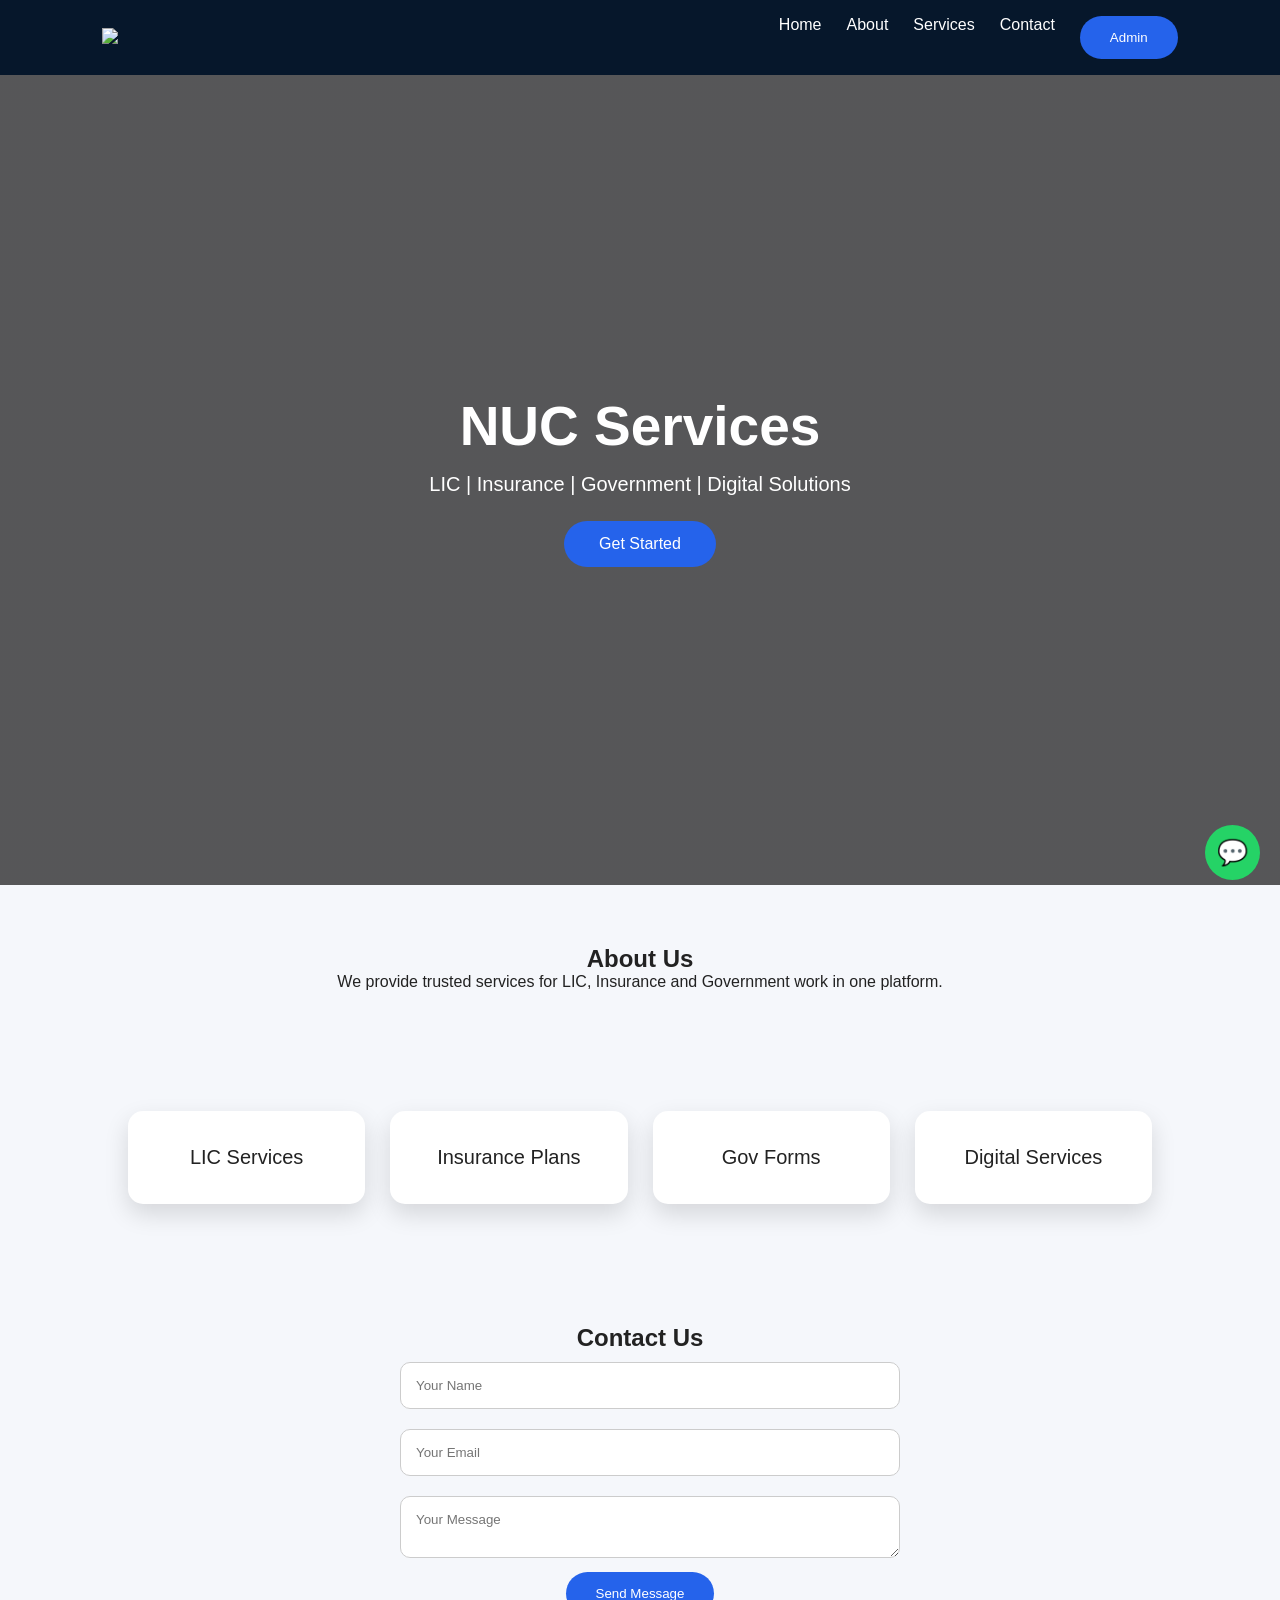
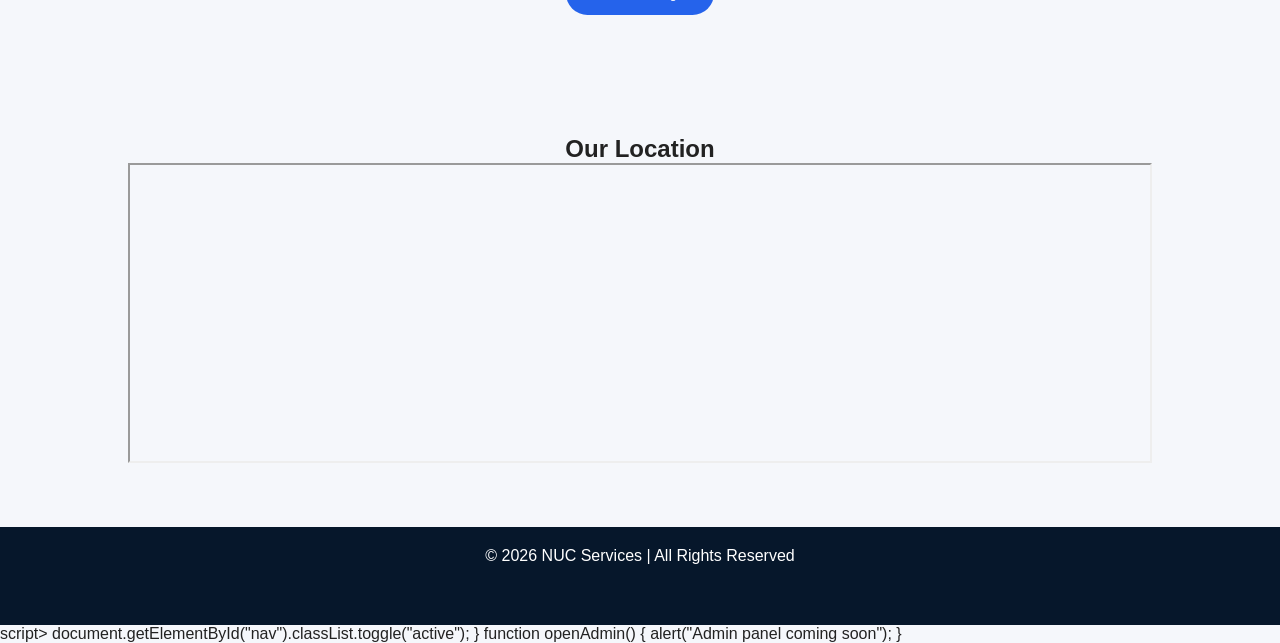
==== index.html @ ece7d92d "Update index.html" ====
<!DOCTYPE html>
<html lang="en">
<head>
<meta charset="UTF-8">
<meta name="viewport" content="width=device-width, initial-scale=1.0">

<title>NUC Services - Digital & Insurance Platform</title>

<meta name="description" content="NUC Services provides LIC, Insurance, Government and Digital services.">
<meta name="keywords" content="NUC, LIC, Insurance, Government Services, Digital India">

<link rel="stylesheet" href="style.css">

<!-- LIVE CHAT -->
<script type="text/javascript">
var Tawk_API=Tawk_API||{}, Tawk_LoadStart=new Date();
(function(){
var s1=document.createElement("script"),s0=document.getElementsByTagName("script")[0];
s1.async=true;
s1.src='https://embed.tawk.to/YOUR_ID/default';
s1.charset='UTF-8';
s1.setAttribute('crossorigin','*');
s0.parentNode.insertBefore(s1,s0);
})();
</script>

</head link rel="stylesheet" href="style.css">

<body>

<header>
<div class="logo">
<img src="logo.png">
</div>

<nav id="nav" class="nav">
<a href="#">Home</a>
<a href="#about">About</a>
<a href="#services">Services</a>
<a href="#contact">Contact</a>
<button onclick="openAdmin()">Admin</button>
</nav>

<div class="menu" onclick="toggleMenu()">☰</div>
</header>

<section class="hero">
<h1>NUC Services</h1>
<p>LIC | Insurance | Government | Digital Solutions</p>
<a href="#contact" class="btn">Get Started</a>
</section>

<section id="about" class="about">
<h2>About Us</h2>
<p>We provide trusted services for LIC, Insurance and Government work in one platform.</p>
</section>

<section id="services" class="services">
<div class="card">LIC Services</div>
<div class="card">Insurance Plans</div>
<div class="card">Gov Forms</div>
<div class="card">Digital Services</div>
</section>

<!-- CONTACT -->
<section id="contact" class="contact">
<h2>Contact Us</h2>

<form onsubmit="saveData(event)">
<input type="text" id="name" placeholder="Your Name" required>
<input type="email" id="email" placeholder="Your Email" required>
<textarea id="message" placeholder="Your Message"></textarea>
<button type="submit">Send Message</button>
</form>
</section>

<!-- MAP -->
<section>
<h2>Our Location</h2>
<iframe src="https://www.google.com/maps/embed?pb=!1m18..."
width="100%" height="300"></iframe>
</section>

<!-- WHATSAPP -->
<a href="https://wa.me/917722826197" class="whatsapp">💬</a>

<footer>
<p>© 2026 NUC Services | All Rights Reserved</p>
</footer>

<!-- ADMIN PANEL -->
<div id="adminBox" class="admin">
<h2>Admin Login</h2>

<input type="password" id="pass" placeholder="Enter Password">
<button onclick="login()">Login</button>

<div id="dashboard">
<h3>Dashboard</h3>
<p>Total Enquiries: <span id="count">0</span></p>

<div id="list"></div>

<button onclick="logout()">Logout</button>
</div>

</div>
<script>
const menu = document.querySelector(".menu");
const nav = document.querySelector(".nav");

menu.onclick = function(){
  nav.classList.toggle("active");
}
</script>

<script src="script.js"></script>
                                                                                                
<!-- your website content -->

<footer>
  <!-- footer content -->
</footer>

<!--Start of Tawk.to Script-->
<script type="text/javascript">
var Tawk_API=Tawk_API||{}, Tawk_LoadStart=new Date();
(function(){
var s1=document.createElement("script"),s0=document.getElementsByTagName("script")[0];
s1.async=true;
s1.src='https://embed.tawk.to/6a31548ec770bc1d46b1ed23/1jr8b4jnl';
s1.charset='UTF-8';
s1.setAttribute('crossorigin','*');
s0.parentNode.insertBefore(s1,s0);
})();
</script>
<!--End of Tawk.to Script-->
<!-- ADMIN PANEL -->

<div id="adminBox" class="admin">

<h2>Admin Login</h2>
<div id="adminBox" style="display:none;">
<h2>Admin Login</h2>
<input type="password" id="pass">
<button onclick="login()">Login</button>
</div>
<input type="password" id="pass" placeholder="Enter Password">

<button onclick="login()">Login</button>


<div id="dashboard">

<h3>Dashboard</h3>

<p>Total Enquiries:
<span id="count">0</span>
</p>

<div id="list"></div>

<button onclick="logout()">Logout</button>

</div>

</div>
script>

  document.getElementById("nav").classList.toggle("active");
}

function openAdmin() {
  alert("Admin panel coming soon");
}
</script>
  

<script src="script.js"></script>

</body>
</html>
---- style.css ----
*{
margin:0;
padding:0;
box-sizing:border-box;
font-family:Arial, sans-serif;
}

body{
background:#f5f7fb;
color:#222;
}

/* HEADER */

header{
height:75px;
background:#06172b;
display:flex;
justify-content:space-between;
align-items:center;
padding:0 8%;
position:sticky;
top:0;
z-index:1000;
}

.logo img{
width:130px;
}

.nav{
display:flex;
gap:25px;
}

.nav a{
color:white;
text-decoration:none;
font-size:16px;
}

.menu{
display:none;
color:white;
font-size:32px;
cursor:pointer;
}


/* HERO */

.hero{
height:90vh;
background:
linear-gradient(rgba(0,0,0,.65),rgba(0,0,0,.65)),
url('https://images.unsplash.com/photo-1521737604893-d14cc237f11d');

background-size:cover;
background-position:center;

display:flex;
flex-direction:column;
justify-content:center;
align-items:center;

text-align:center;
color:white;
padding:20px;
}

.hero h1{
font-size:55px;
margin-bottom:15px;
}

.hero p{
font-size:20px;
}


.btn{
margin-top:25px;
background:#2563eb;
padding:14px 35px;
border-radius:30px;
color:white;
text-decoration:none;
}


/* SECTIONS */

section{
padding:60px 10%;
text-align:center;
}


.services{
display:grid;
grid-template-columns:repeat(auto-fit,minmax(220px,1fr));
gap:25px;
}


.card{
background:white;
padding:35px;
border-radius:15px;
box-shadow:0 10px 25px #0002;
font-size:20px;
}


/* CONTACT */

.contact form{
max-width:500px;
margin:auto;
}

input,textarea{
width:100%;
padding:15px;
margin:10px;
border-radius:10px;
border:1px solid #ccc;
}


button{
background:#2563eb;
color:white;
border:none;
padding:14px 30px;
border-radius:25px;
cursor:pointer;
}


/* WHATSAPP */

.whatsapp{
position:fixed;
right:20px;
bottom:20px;
background:#25D366;
color:white;
width:55px;
height:55px;
border-radius:50%;
display:flex;
align-items:center;
justify-content:center;
font-size:25px;
text-decoration:none;
}


/* FOOTER */

footer{
background:#06172b;
color:white;
text-align:center;
padding:20px;
}


/* ADMIN */

.admin{
display:none;
position:fixed;
top:50%;
left:50%;
transform:translate(-50%,-50%);
background:white;
padding:25px;
border-radius:15px;
box-shadow:0 0 20px #0005;
z-index:2000;
}


#dashboard{
display:none;
}


/* MOBILE */

@media(max-width:700px){

.menu{
display:block;
}


.nav{
display:none;
position:absolute;
top:75px;
right:0;
background:#06172b;
width:200px;
flex-direction:column;
padding:20px;
}


.nav.active{
display:flex;
}


.nav a{
margin:10px 0;
}


.hero h1{
font-size:32px;
}

.hero p{
font-size:16px;

.admin{
display:none;
position:fixed;
top:50%;
left:50%;
transform:translate(-50%,-50%);
background:white;
padding:30px;
z-index:9999;
border-radius:15px;
}
}
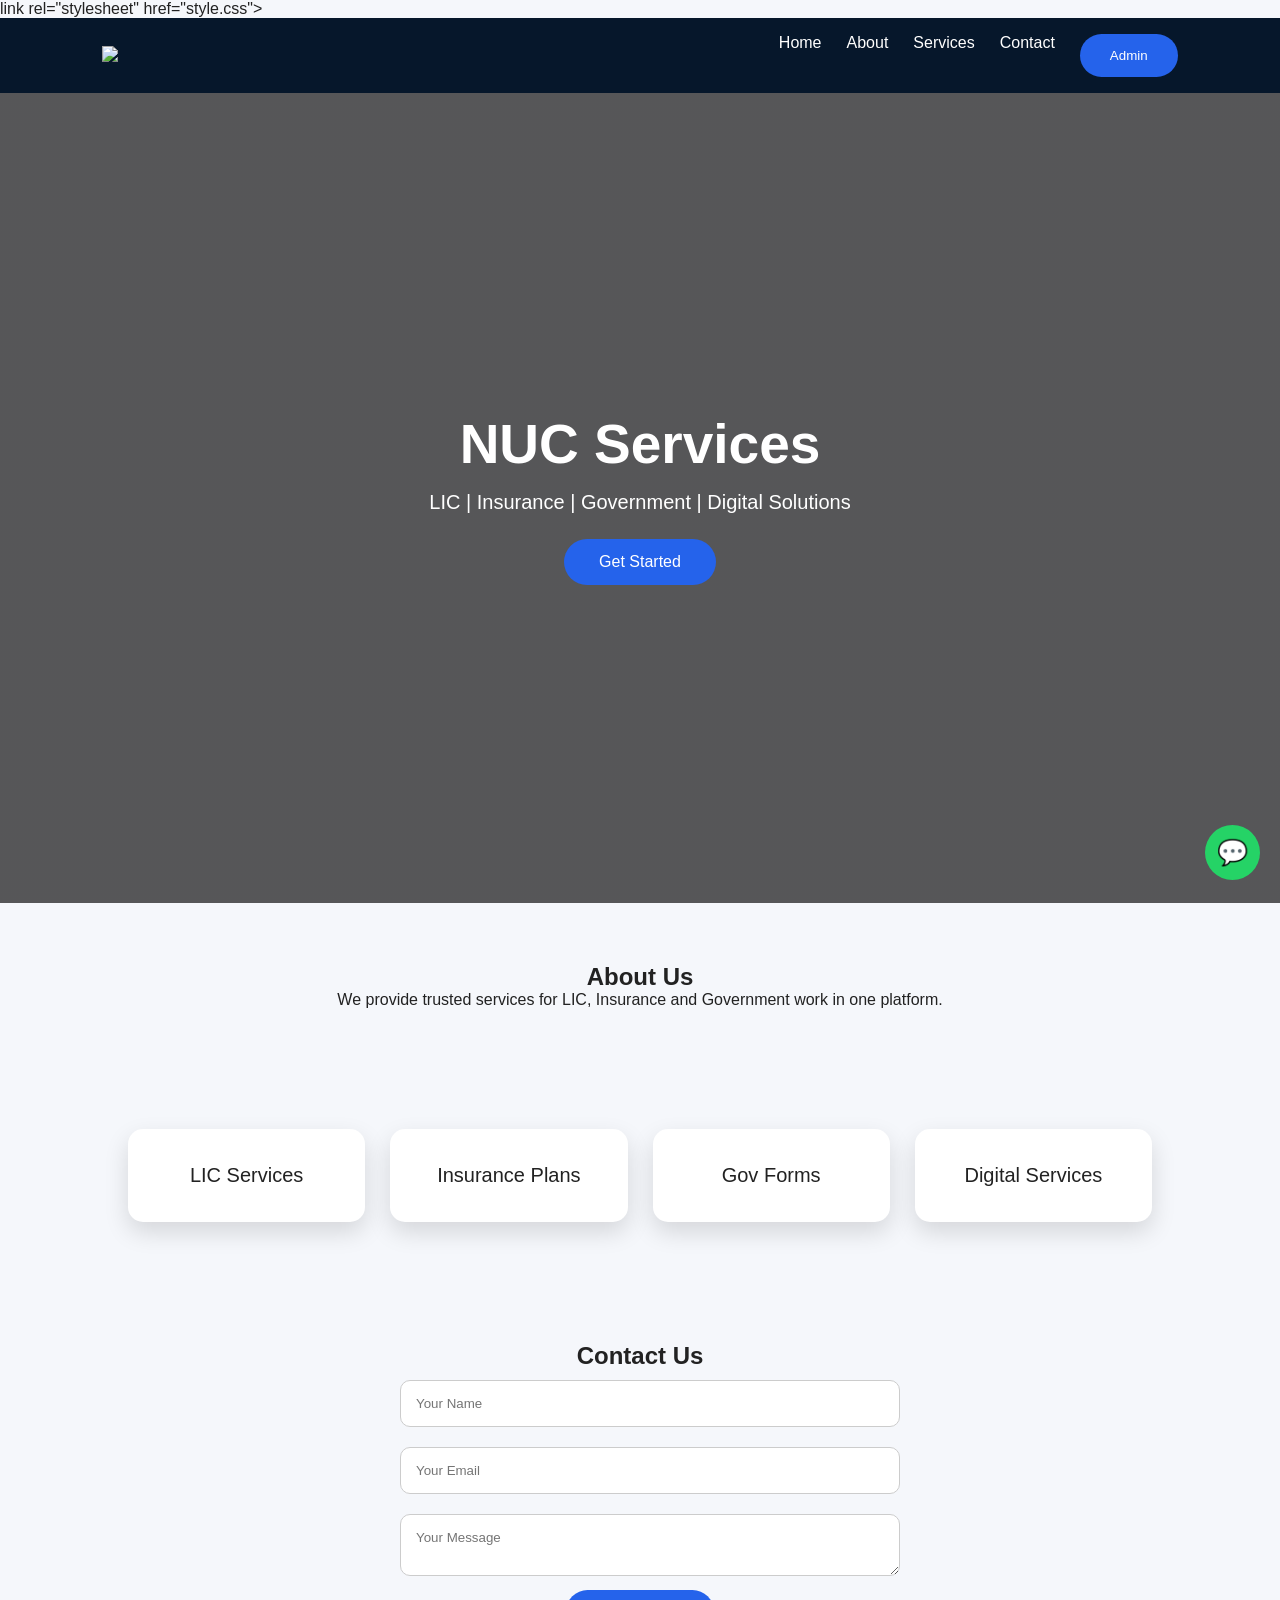
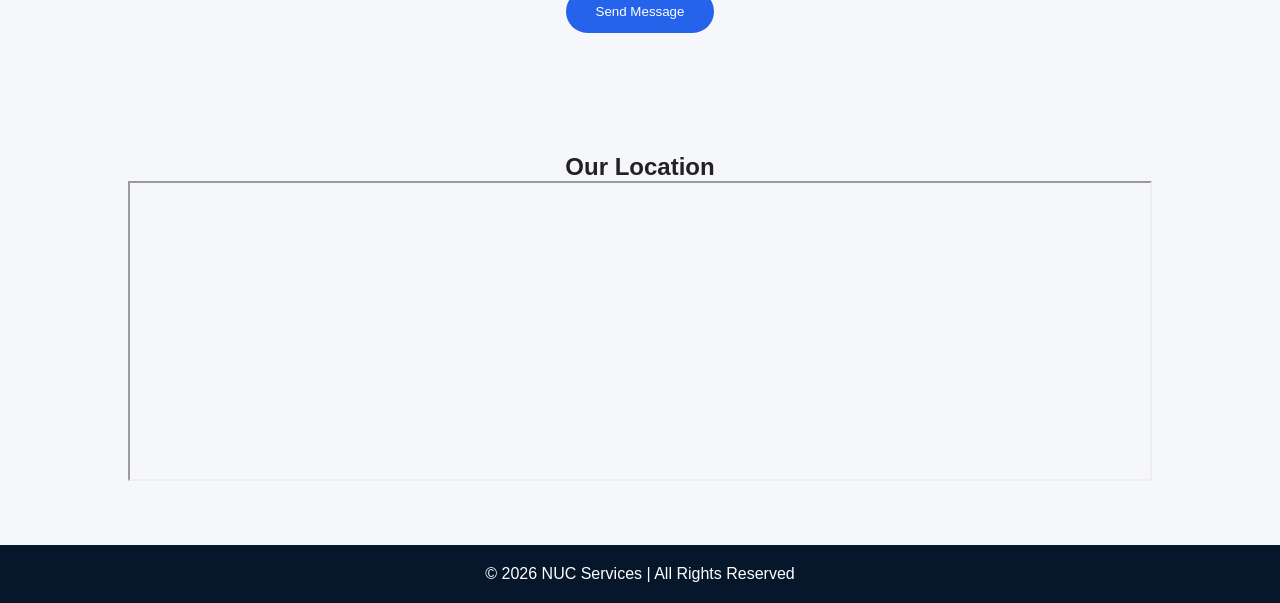
==== commit 5ce9baaa: "Update index.html" ====
--- a/index.html
+++ b/index.html
@@ -24,7 +24,8 @@
 })();
 </script>
 
-</head link rel="stylesheet" href="style.css">
+</head >
+  link rel="stylesheet" href="style.css">
 
 <body>
 
@@ -99,11 +100,6 @@
 <h3>Dashboard</h3>
 <p>Total Enquiries: <span id="count">0</span></p>
 
-<div id="list"></div>
-
-<button onclick="logout()">Logout</button>
-</div>
-
 </div>
 <script>
 const menu = document.querySelector(".menu");
@@ -147,8 +143,6 @@
 </div>
 <input type="password" id="pass" placeholder="Enter Password">
 
-<button onclick="login()">Login</button>
-
 
 <div id="dashboard">
 
@@ -157,10 +151,6 @@
 <p>Total Enquiries:
 <span id="count">0</span>
 </p>
-
-<div id="list"></div>
-
-<button onclick="logout()">Logout</button>
 
 </div>
 
@@ -175,7 +165,6 @@
 }
 </script>
   
-
 <script src="script.js"></script>
 
 </body>
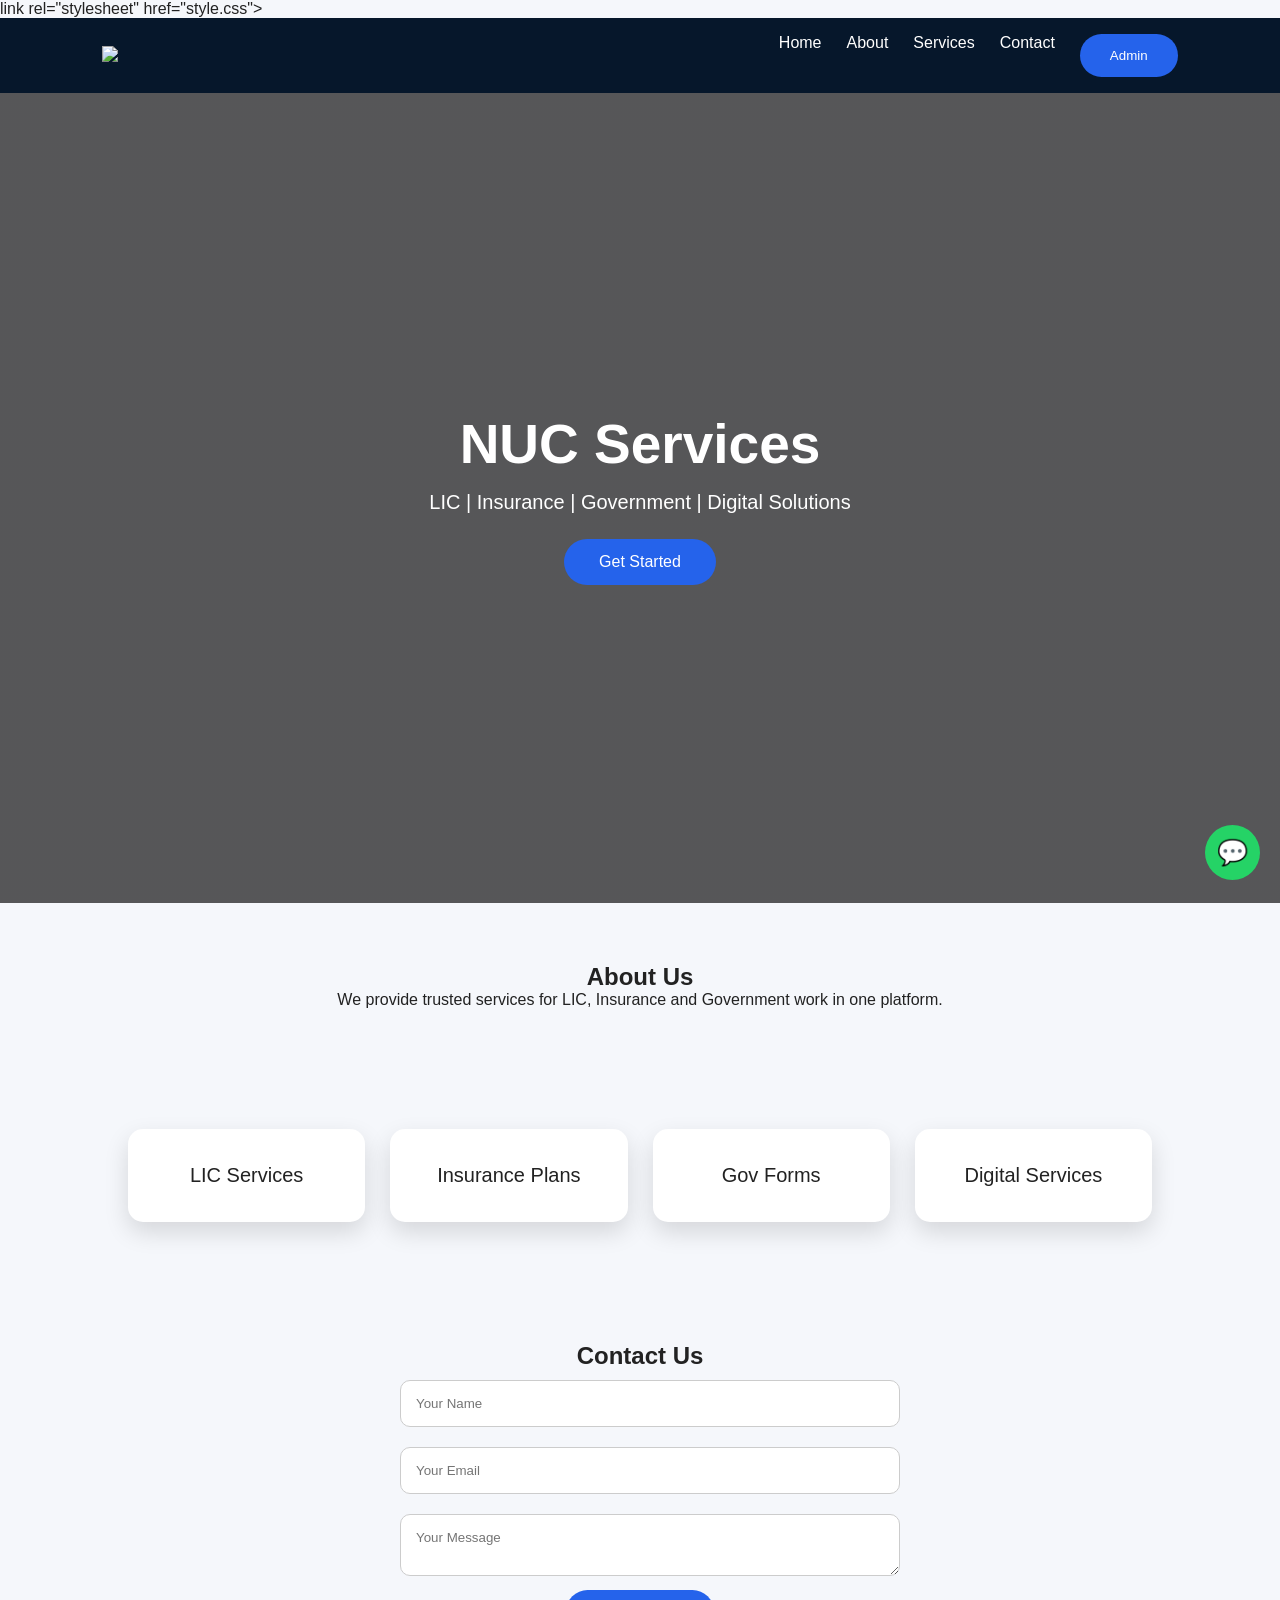
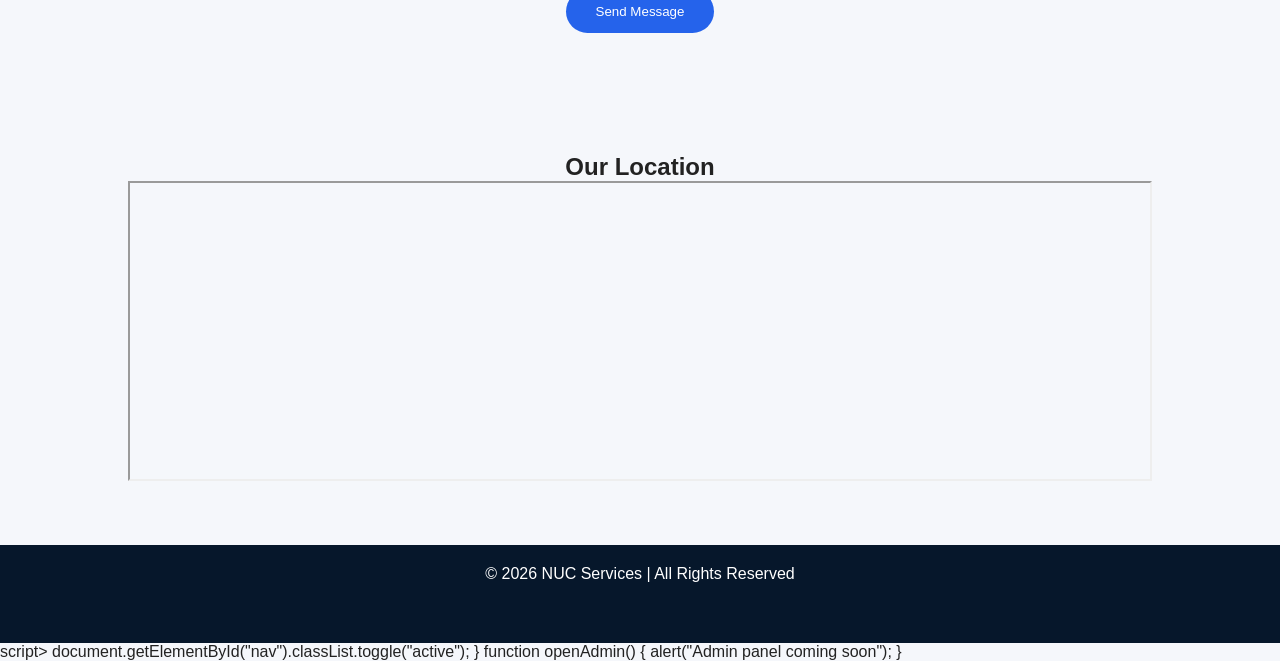
==== commit bc56365d: "Update index.html" ====
--- a/index.html
+++ b/index.html
@@ -90,16 +90,22 @@
 </footer>
 
 <!-- ADMIN PANEL -->
-<div id="adminBox" class="admin">
+
+<div id="adminBox" style="display:none;">
+
 <h2>Admin Login</h2>
 
 <input type="password" id="pass" placeholder="Enter Password">
+
 <button onclick="login()">Login</button>
 
-<div id="dashboard">
+<div id="dashboard" style="display:none;">
 <h3>Dashboard</h3>
-<p>Total Enquiries: <span id="count">0</span></p>
+<span id="count">0</span>
+<div id="list"></div>
+</div>
 
+</div>
 </div>
 <script>
 const menu = document.querySelector(".menu");
--- a/style.css
+++ b/style.css
@@ -236,5 +236,7 @@
 padding:30px;
 z-index:9999;
 border-radius:15px;
-}
-}
+.admin
+display:none;
+}
+}
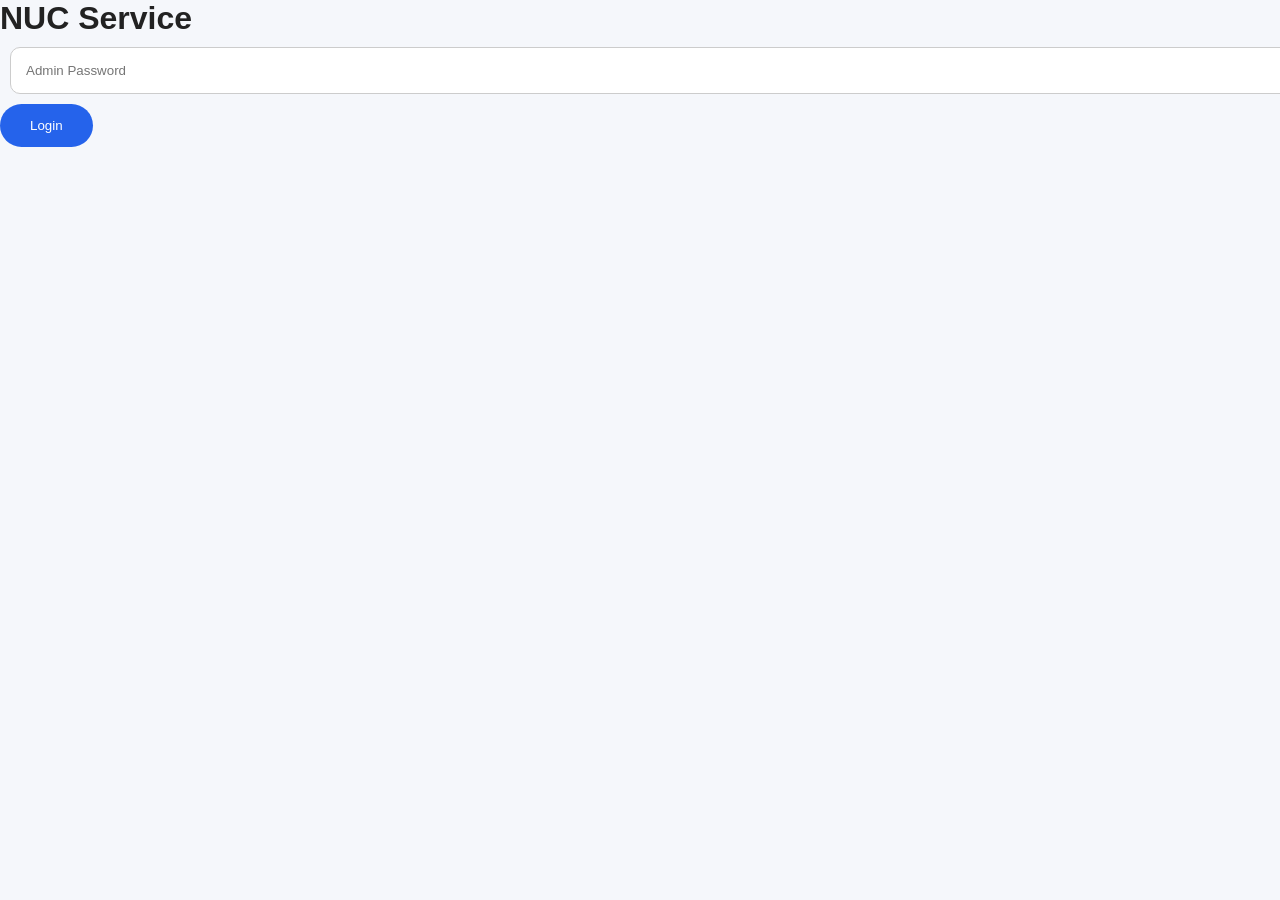
==== commit 7560aca1: "Update index.html" ====
--- a/index.html
+++ b/index.html
@@ -1,179 +1,137 @@
 <!DOCTYPE html>
-<html lang="en">
+<html>
 <head>
-<meta charset="UTF-8">
-<meta name="viewport" content="width=device-width, initial-scale=1.0">
-
-<title>NUC Services - Digital & Insurance Platform</title>
-
-<meta name="description" content="NUC Services provides LIC, Insurance, Government and Digital services.">
-<meta name="keywords" content="NUC, LIC, Insurance, Government Services, Digital India">
-
+<title>NUC Service Dashboard</title>
 <link rel="stylesheet" href="style.css">
-
-<!-- LIVE CHAT -->
-<script type="text/javascript">
-var Tawk_API=Tawk_API||{}, Tawk_LoadStart=new Date();
-(function(){
-var s1=document.createElement("script"),s0=document.getElementsByTagName("script")[0];
-s1.async=true;
-s1.src='https://embed.tawk.to/YOUR_ID/default';
-s1.charset='UTF-8';
-s1.setAttribute('crossorigin','*');
-s0.parentNode.insertBefore(s1,s0);
-})();
-</script>
-
-</head >
-  link rel="stylesheet" href="style.css">
+</head>
 
 <body>
 
-<header>
-<div class="logo">
-<img src="logo.png">
-</div>
 
-<nav id="nav" class="nav">
-<a href="#">Home</a>
-<a href="#about">About</a>
-<a href="#services">Services</a>
-<a href="#contact">Contact</a>
-<button onclick="openAdmin()">Admin</button>
-</nav>
+<div id="loginBox">
 
-<div class="menu" onclick="toggleMenu()">☰</div>
-</header>
+<h1>NUC Service</h1>
 
-<section class="hero">
-<h1>NUC Services</h1>
-<p>LIC | Insurance | Government | Digital Solutions</p>
-<a href="#contact" class="btn">Get Started</a>
-</section>
-
-<section id="about" class="about">
-<h2>About Us</h2>
-<p>We provide trusted services for LIC, Insurance and Government work in one platform.</p>
-</section>
-
-<section id="services" class="services">
-<div class="card">LIC Services</div>
-<div class="card">Insurance Plans</div>
-<div class="card">Gov Forms</div>
-<div class="card">Digital Services</div>
-</section>
-
-<!-- CONTACT -->
-<section id="contact" class="contact">
-<h2>Contact Us</h2>
-
-<form onsubmit="saveData(event)">
-<input type="text" id="name" placeholder="Your Name" required>
-<input type="email" id="email" placeholder="Your Email" required>
-<textarea id="message" placeholder="Your Message"></textarea>
-<button type="submit">Send Message</button>
-</form>
-</section>
-
-<!-- MAP -->
-<section>
-<h2>Our Location</h2>
-<iframe src="https://www.google.com/maps/embed?pb=!1m18..."
-width="100%" height="300"></iframe>
-</section>
-
-<!-- WHATSAPP -->
-<a href="https://wa.me/917722826197" class="whatsapp">💬</a>
-
-<footer>
-<p>© 2026 NUC Services | All Rights Reserved</p>
-</footer>
-
-<!-- ADMIN PANEL -->
-
-<div id="adminBox" style="display:none;">
-
-<h2>Admin Login</h2>
-
-<input type="password" id="pass" placeholder="Enter Password">
+<input type="password" id="password" placeholder="Admin Password">
 
 <button onclick="login()">Login</button>
 
-<div id="dashboard" style="display:none;">
-<h3>Dashboard</h3>
-<span id="count">0</span>
-<div id="list"></div>
+<p id="error"></p>
+
 </div>
 
-</div>
-</div>
-<script>
-const menu = document.querySelector(".menu");
-const nav = document.querySelector(".nav");
-
-menu.onclick = function(){
-  nav.classList.toggle("active");
-}
-</script>
-
-<script src="script.js"></script>
-                                                                                                
-<!-- your website content -->
-
-<footer>
-  <!-- footer content -->
-</footer>
-
-<!--Start of Tawk.to Script-->
-<script type="text/javascript">
-var Tawk_API=Tawk_API||{}, Tawk_LoadStart=new Date();
-(function(){
-var s1=document.createElement("script"),s0=document.getElementsByTagName("script")[0];
-s1.async=true;
-s1.src='https://embed.tawk.to/6a31548ec770bc1d46b1ed23/1jr8b4jnl';
-s1.charset='UTF-8';
-s1.setAttribute('crossorigin','*');
-s0.parentNode.insertBefore(s1,s0);
-})();
-</script>
-<!--End of Tawk.to Script-->
-<!-- ADMIN PANEL -->
-
-<div id="adminBox" class="admin">
-
-<h2>Admin Login</h2>
-<div id="adminBox" style="display:none;">
-<h2>Admin Login</h2>
-<input type="password" id="pass">
-<button onclick="login()">Login</button>
-</div>
-<input type="password" id="pass" placeholder="Enter Password">
 
 
-<div id="dashboard">
+<div id="app" style="display:none">
 
-<h3>Dashboard</h3>
 
-<p>Total Enquiries:
-<span id="count">0</span>
-</p>
+<div class="sidebar">
+
+<h2>NUC</h2>
+
+<button onclick="page('home')">🏠 Dashboard</button>
+<button onclick="page('customer')">👥 Customer</button>
+<button onclick="page('service')">🛠 Service</button>
+<button onclick="page('payment')">💰 Payment</button>
+<button onclick="logout()">🚪 Logout</button>
+
+</div>
+
+
+
+<div class="main">
+
+
+<h1>NUC Service Dashboard</h1>
+
+
+<div id="home" class="box">
+
+
+<div class="cards">
+
+<div class="card">
+<h3>Total Customer</h3>
+<h2 id="total">0</h2>
+</div>
+
+
+<div class="card">
+<h3>Services</h3>
+<h2>4</h2>
+</div>
+
+
+<div class="card">
+<h3>Income</h3>
+<h2>₹0</h2>
+</div>
+
 
 </div>
 
 </div>
-script>
 
-  document.getElementById("nav").classList.toggle("active");
-}
 
-function openAdmin() {
-  alert("Admin panel coming soon");
-}
-</script>
-  
+
+<div id="customer" class="box hide">
+
+
+<h2>Add Customer</h2>
+
+
+<input id="name" placeholder="Customer Name">
+
+<input id="mobile" placeholder="Mobile">
+
+
+<button onclick="addCustomer()">
+Save Customer
+</button>
+
+
+<div id="customerList"></div>
+
+
+</div>
+
+
+
+
+<div id="service" class="box hide">
+
+<h2>Services</h2>
+
+<ul>
+<li>LIC Service</li>
+<li>Insurance</li>
+<li>Online Work</li>
+<li>Bill Payment</li>
+</ul>
+
+
+</div>
+
+
+
+
+<div id="payment" class="box hide">
+
+<h2>Payment Details</h2>
+
+<p>No Payment Added</p>
+
+</div>
+
+
+
+</div>
+
+</div>
+
+
+
 <script src="script.js"></script>
 
 </body>
 </html>
-
-
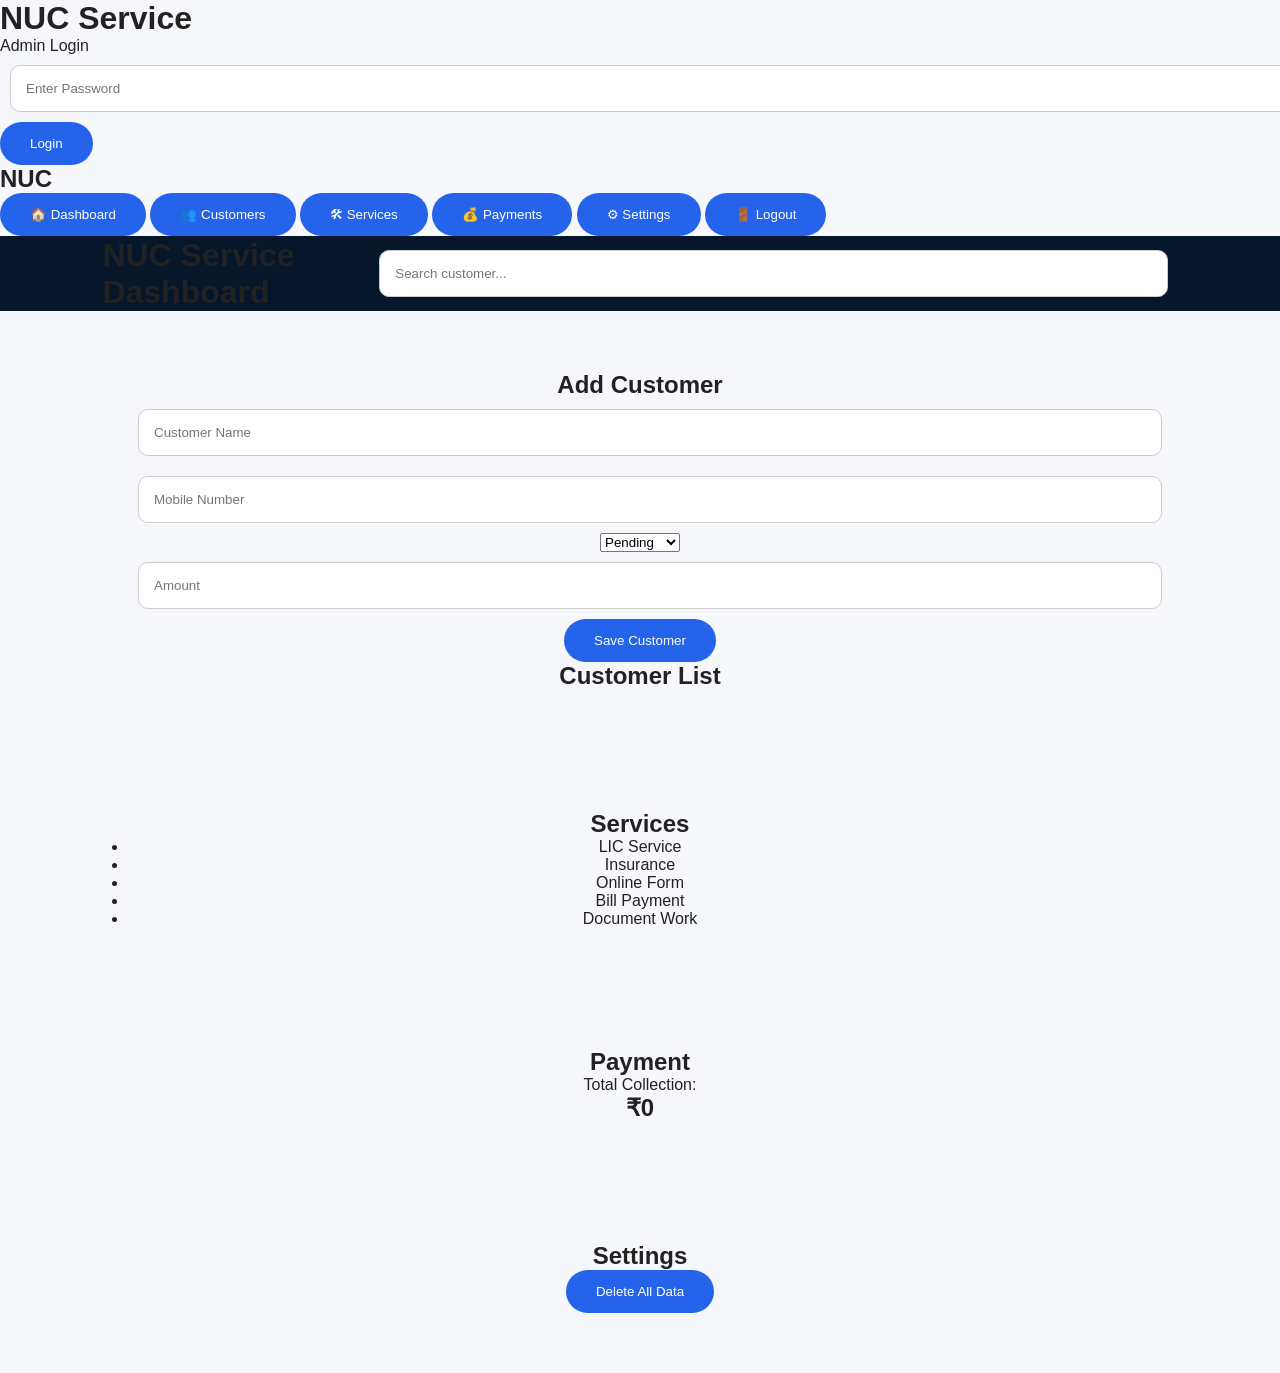
==== commit 482edd7a: "Update index.html" ====
--- a/index.html
+++ b/index.html
@@ -1,137 +1,380 @@
 <!DOCTYPE html>
-<html>
+<html lang="en">
+
 <head>
+
+<meta charset="UTF-8">
+
+<meta name="viewport" content="width=device-width, initial-scale=1.0">
+
 <title>NUC Service Dashboard</title>
+
 <link rel="stylesheet" href="style.css">
+
 </head>
 
+
 <body>
 
 
-<div id="loginBox">
+<!-- LOGIN -->
+
+<div class="login-page" id="loginPage">
+
+
+<div class="login-card">
+
 
 <h1>NUC Service</h1>
 
-<input type="password" id="password" placeholder="Admin Password">
-
-<button onclick="login()">Login</button>
-
-<p id="error"></p>
-
-</div>
-
-
-
-<div id="app" style="display:none">
-
-
-<div class="sidebar">
+<p>Admin Login</p>
+
+
+<input 
+type="password"
+id="loginPass"
+placeholder="Enter Password">
+
+
+<button onclick="login()">
+Login
+</button>
+
+
+<p id="loginError"></p>
+
+
+</div>
+
+</div>
+
+
+
+
+<!-- MAIN APP -->
+
+
+<div id="app" class="app hide">
+
+
+
+<!-- SIDEBAR -->
+
+
+<aside class="sidebar">
+
 
 <h2>NUC</h2>
 
-<button onclick="page('home')">🏠 Dashboard</button>
-<button onclick="page('customer')">👥 Customer</button>
-<button onclick="page('service')">🛠 Service</button>
-<button onclick="page('payment')">💰 Payment</button>
-<button onclick="logout()">🚪 Logout</button>
-
-</div>
-
-
-
-<div class="main">
-
-
-<h1>NUC Service Dashboard</h1>
-
-
-<div id="home" class="box">
+
+<button onclick="openPage('dashboard')">
+🏠 Dashboard
+</button>
+
+
+<button onclick="openPage('customers')">
+👥 Customers
+</button>
+
+
+<button onclick="openPage('services')">
+🛠 Services
+</button>
+
+
+<button onclick="openPage('payments')">
+💰 Payments
+</button>
+
+
+<button onclick="openPage('settings')">
+⚙ Settings
+</button>
+
+
+<button onclick="logout()">
+🚪 Logout
+</button>
+
+
+</aside>
+
+
+
+
+
+<!-- CONTENT -->
+
+
+<main class="content">
+
+
+
+<header>
+
+<h1>
+NUC Service Dashboard
+</h1>
+
+
+<input 
+id="search"
+placeholder="Search customer..."
+onkeyup="searchCustomer()">
+
+
+</header>
+
+
+
+
+
+
+<!-- DASHBOARD -->
+
+
+<section id="dashboard" class="page">
 
 
 <div class="cards">
 
-<div class="card">
+
+<div class="stat">
 <h3>Total Customer</h3>
-<h2 id="total">0</h2>
-</div>
-
-
-<div class="card">
-<h3>Services</h3>
-<h2>4</h2>
-</div>
-
-
-<div class="card">
+<h2 id="totalCustomer">0</h2>
+</div>
+
+
+<div class="stat">
+<h3>Pending</h3>
+<h2 id="pending">0</h2>
+</div>
+
+
+<div class="stat">
+<h3>Complete</h3>
+<h2 id="complete">0</h2>
+</div>
+
+
+<div class="stat">
 <h3>Income</h3>
-<h2>₹0</h2>
-</div>
-
-
-</div>
-
-</div>
-
-
-
-<div id="customer" class="box hide">
+<h2 id="income">
+₹0
+</h2>
+</div>
+
+
+</div>
+
+
+
+<div class="panel">
+
+
+<h2>Recent Customers</h2>
+
+
+<div id="recent">
+
+</div>
+
+
+</div>
+
+
+</section>
+
+
+
+
+
+
+
+<!-- CUSTOMER -->
+
+
+<section id="customers" class="page hide">
+
+
+<div class="panel">
 
 
 <h2>Add Customer</h2>
 
 
-<input id="name" placeholder="Customer Name">
-
-<input id="mobile" placeholder="Mobile">
+<input id="cname"
+placeholder="Customer Name">
+
+
+<input id="cmobile"
+placeholder="Mobile Number">
+
+
+
+<select id="status">
+
+<option>
+Pending
+</option>
+
+<option>
+Complete
+</option>
+
+</select>
+
+
+
+<input id="amount"
+placeholder="Amount">
+
 
 
 <button onclick="addCustomer()">
+
 Save Customer
-</button>
-
-
-<div id="customerList"></div>
-
-
-</div>
-
-
-
-
-<div id="service" class="box hide">
+
+</button>
+
+
+</div>
+
+
+
+
+
+<div class="panel">
+
+
+<h2>Customer List</h2>
+
+
+<div id="customerList">
+
+</div>
+
+
+</div>
+
+
+</section>
+
+
+
+
+
+
+
+<!-- SERVICES -->
+
+
+<section id="services" class="page hide">
+
+
+<div class="panel">
 
 <h2>Services</h2>
 
+
 <ul>
+
 <li>LIC Service</li>
+
 <li>Insurance</li>
-<li>Online Work</li>
+
+<li>Online Form</li>
+
 <li>Bill Payment</li>
+
+<li>Document Work</li>
+
+
 </ul>
 
 
 </div>
 
 
-
-
-<div id="payment" class="box hide">
-
-<h2>Payment Details</h2>
-
-<p>No Payment Added</p>
-
-</div>
-
-
-
-</div>
-
-</div>
+</section>
+
+
+
+
+
+
+
+<!-- PAYMENT -->
+
+
+<section id="payments" class="page hide">
+
+
+<div class="panel">
+
+<h2>Payment</h2>
+
+
+<p>
+Total Collection:
+</p>
+
+
+<h1 id="totalIncome">
+₹0
+</h1>
+
+
+</div>
+
+
+</section>
+
+
+
+
+
+
+
+
+<!-- SETTINGS -->
+
+
+<section id="settings" class="page hide">
+
+
+<div class="panel">
+
+
+<h2>Settings</h2>
+
+
+<button onclick="clearData()">
+
+Delete All Data
+
+</button>
+
+
+</div>
+
+
+</section>
+
+
+
+</main>
+
+
+
+</div>
+
 
 
 
 <script src="script.js"></script>
 
+
 </body>
+
 </html>
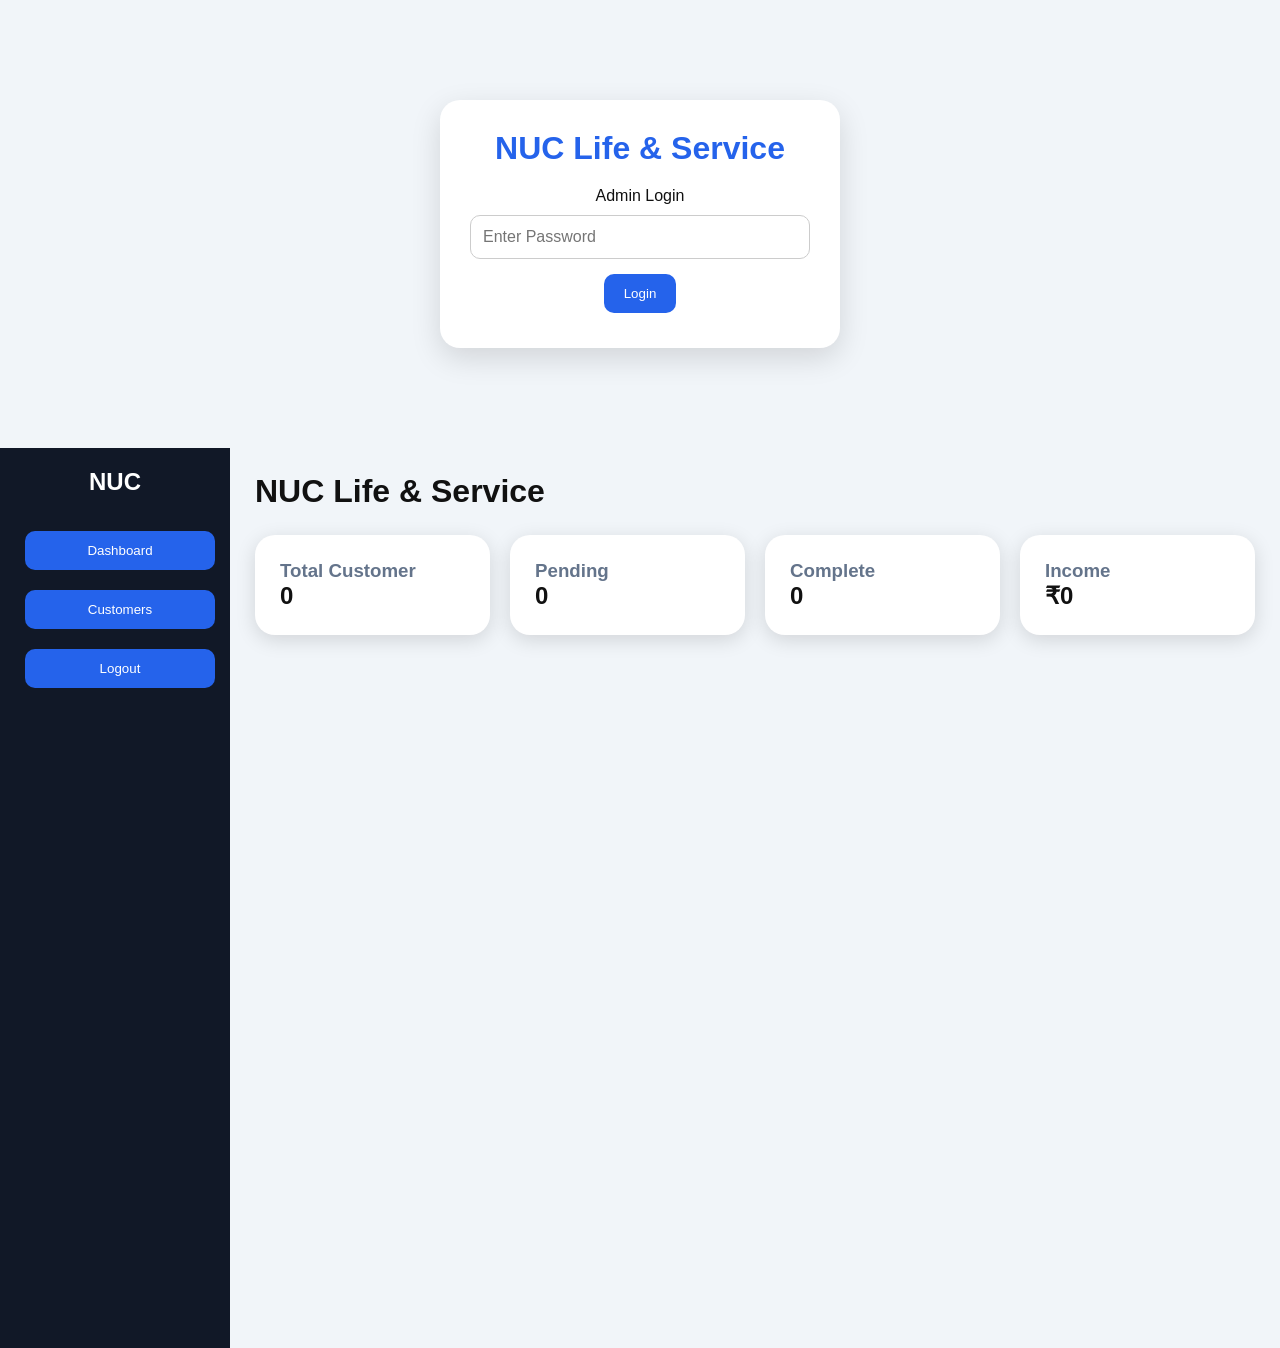
==== commit 108dbb0c: "Update index.html" ====
--- a/index.html
+++ b/index.html
@@ -1,13 +1,10 @@
 <!DOCTYPE html>
-<html lang="en">
-
+<html>
 <head>
 
-<meta charset="UTF-8">
+<title>NUC Life & Service</title>
 
 <meta name="viewport" content="width=device-width, initial-scale=1.0">
-
-<title>NUC Service Dashboard</title>
 
 <link rel="stylesheet" href="style.css">
 
@@ -19,20 +16,15 @@
 
 <!-- LOGIN -->
 
-<div class="login-page" id="loginPage">
+<div id="loginPage" class="login">
 
-
-<div class="login-card">
-
-
-<h1>NUC Service</h1>
+<h1>NUC Life & Service</h1>
 
 <p>Admin Login</p>
 
-
 <input 
 type="password"
-id="loginPass"
+id="password"
 placeholder="Enter Password">
 
 
@@ -40,8 +32,81 @@
 Login
 </button>
 
+<p id="error"></p>
 
-<p id="loginError"></p>
+</div>
+
+
+
+
+
+<!-- APP -->
+
+<div id="app" class="hide">
+
+
+<div class="sidebar">
+
+<h2>NUC</h2>
+
+<button onclick="showPage('dashboard')">
+Dashboard
+</button>
+
+
+<button onclick="showPage('customers')">
+Customers
+</button>
+
+
+<button onclick="logout()">
+Logout
+</button>
+
+
+</div>
+
+
+
+
+
+<div class="main">
+
+
+<h1>
+NUC Life & Service
+</h1>
+
+
+
+<div id="dashboard">
+
+
+<div class="cards">
+
+
+<div class="card">
+<h3>Total Customer</h3>
+<h2 id="total">0</h2>
+</div>
+
+
+<div class="card">
+<h3>Pending</h3>
+<h2 id="pending">0</h2>
+</div>
+
+
+<div class="card">
+<h3>Complete</h3>
+<h2 id="complete">0</h2>
+</div>
+
+
+<div class="card">
+<h3>Income</h3>
+<h2 id="income">₹0</h2>
+</div>
 
 
 </div>
@@ -51,176 +116,30 @@
 
 
 
-<!-- MAIN APP -->
 
 
-<div id="app" class="app hide">
+<div id="customers" class="hide">
 
 
-
-<!-- SIDEBAR -->
-
-
-<aside class="sidebar">
-
-
-<h2>NUC</h2>
-
-
-<button onclick="openPage('dashboard')">
-🏠 Dashboard
-</button>
-
-
-<button onclick="openPage('customers')">
-👥 Customers
-</button>
-
-
-<button onclick="openPage('services')">
-🛠 Services
-</button>
-
-
-<button onclick="openPage('payments')">
-💰 Payments
-</button>
-
-
-<button onclick="openPage('settings')">
-⚙ Settings
-</button>
-
-
-<button onclick="logout()">
-🚪 Logout
-</button>
-
-
-</aside>
-
-
-
-
-
-<!-- CONTENT -->
-
-
-<main class="content">
-
-
-
-<header>
-
-<h1>
-NUC Service Dashboard
-</h1>
-
-
-<input 
-id="search"
-placeholder="Search customer..."
-onkeyup="searchCustomer()">
-
-
-</header>
-
-
-
-
-
-
-<!-- DASHBOARD -->
-
-
-<section id="dashboard" class="page">
-
-
-<div class="cards">
-
-
-<div class="stat">
-<h3>Total Customer</h3>
-<h2 id="totalCustomer">0</h2>
-</div>
-
-
-<div class="stat">
-<h3>Pending</h3>
-<h2 id="pending">0</h2>
-</div>
-
-
-<div class="stat">
-<h3>Complete</h3>
-<h2 id="complete">0</h2>
-</div>
-
-
-<div class="stat">
-<h3>Income</h3>
-<h2 id="income">
-₹0
-</h2>
-</div>
-
-
-</div>
-
-
-
-<div class="panel">
-
-
-<h2>Recent Customers</h2>
-
-
-<div id="recent">
-
-</div>
-
-
-</div>
-
-
-</section>
-
-
-
-
-
-
-
-<!-- CUSTOMER -->
-
-
-<section id="customers" class="page hide">
-
-
-<div class="panel">
+<div class="form">
 
 
 <h2>Add Customer</h2>
 
 
-<input id="cname"
+<input id="name"
 placeholder="Customer Name">
 
 
-<input id="cmobile"
+<input id="mobile"
 placeholder="Mobile Number">
-
 
 
 <select id="status">
 
-<option>
-Pending
-</option>
+<option>Pending</option>
 
-<option>
-Complete
-</option>
+<option>Complete</option>
 
 </select>
 
@@ -230,11 +149,8 @@
 placeholder="Amount">
 
 
-
 <button onclick="addCustomer()">
-
 Save Customer
-
 </button>
 
 
@@ -244,126 +160,16 @@
 
 
 
-<div class="panel">
-
-
-<h2>Customer List</h2>
-
-
-<div id="customerList">
-
-</div>
-
-
-</div>
-
-
-</section>
+<input 
+id="search"
+onkeyup="search()"
+placeholder="Search Customer">
 
 
 
-
-
-
-
-<!-- SERVICES -->
-
-
-<section id="services" class="page hide">
-
-
-<div class="panel">
-
-<h2>Services</h2>
-
-
-<ul>
-
-<li>LIC Service</li>
-
-<li>Insurance</li>
-
-<li>Online Form</li>
-
-<li>Bill Payment</li>
-
-<li>Document Work</li>
-
-
-</ul>
-
+<div id="list">
 
 </div>
-
-
-</section>
-
-
-
-
-
-
-
-<!-- PAYMENT -->
-
-
-<section id="payments" class="page hide">
-
-
-<div class="panel">
-
-<h2>Payment</h2>
-
-
-<p>
-Total Collection:
-</p>
-
-
-<h1 id="totalIncome">
-₹0
-</h1>
-
-
-</div>
-
-
-</section>
-
-
-
-
-
-
-
-
-<!-- SETTINGS -->
-
-
-<section id="settings" class="page hide">
-
-
-<div class="panel">
-
-
-<h2>Settings</h2>
-
-
-<button onclick="clearData()">
-
-Delete All Data
-
-</button>
-
-
-</div>
-
-
-</section>
-
-
-
-</main>
 
 
 
@@ -372,9 +178,16 @@
 
 
 
+</div>
+
+
+</div>
+
+
+
+
+
 <script src="script.js"></script>
 
-
 </body>
-
 </html>
--- a/style.css
+++ b/style.css
@@ -5,238 +5,234 @@
 font-family:Arial, sans-serif;
 }
 
+
 body{
-background:#f5f7fb;
-color:#222;
-}
-
-/* HEADER */
-
-header{
-height:75px;
-background:#06172b;
+
+background:#f1f5f9;
+color:#111;
+
+}
+
+
+
+/* LOGIN */
+
+.login{
+
+width:90%;
+max-width:400px;
+margin:100px auto;
+background:white;
+padding:30px;
+border-radius:20px;
+box-shadow:0 10px 30px #0002;
+text-align:center;
+
+}
+
+
+
+.login h1{
+
+color:#2563eb;
+margin-bottom:20px;
+
+}
+
+
+
+input,select{
+
+width:100%;
+padding:12px;
+margin:10px 0;
+border-radius:10px;
+border:1px solid #ccc;
+font-size:16px;
+
+}
+
+
+
+button{
+
+padding:12px 20px;
+border:none;
+border-radius:10px;
+background:#2563eb;
+color:white;
+cursor:pointer;
+margin:5px;
+
+}
+
+
+
+button:hover{
+
+background:#1d4ed8;
+
+}
+
+
+
+.hide{
+
+display:none;
+
+}
+
+
+
+/* APP */
+
+
+#app{
+
+display:flex;
+min-height:100vh;
+
+}
+
+
+
+/* SIDEBAR */
+
+
+.sidebar{
+
+width:230px;
+background:#111827;
+color:white;
+padding:20px;
+
+}
+
+
+
+.sidebar h2{
+
+text-align:center;
+margin-bottom:30px;
+
+}
+
+
+.sidebar button{
+
+width:100%;
+background:#2563eb;
+margin-bottom:15px;
+
+}
+
+
+
+
+
+.main{
+
+flex:1;
+padding:25px;
+
+}
+
+
+
+
+
+.cards{
+
+display:grid;
+grid-template-columns:repeat(4,1fr);
+gap:20px;
+margin:25px 0;
+
+}
+
+
+
+.card{
+
+background:white;
+padding:25px;
+border-radius:20px;
+box-shadow:0 5px 20px #0002;
+
+}
+
+
+
+.card h3{
+
+color:#64748b;
+
+}
+
+
+
+
+
+.form{
+
+background:white;
+padding:20px;
+border-radius:20px;
+margin-bottom:20px;
+
+}
+
+
+
+
+
+#list{
+
+margin-top:20px;
+
+}
+
+
+
+.customer{
+
+background:white;
+padding:15px;
+margin:10px 0;
+border-radius:15px;
 display:flex;
 justify-content:space-between;
-align-items:center;
-padding:0 8%;
-position:sticky;
-top:0;
-z-index:1000;
-}
-
-.logo img{
-width:130px;
-}
-
-.nav{
-display:flex;
-gap:25px;
-}
-
-.nav a{
-color:white;
-text-decoration:none;
-font-size:16px;
-}
-
-.menu{
-display:none;
-color:white;
-font-size:32px;
-cursor:pointer;
-}
-
-
-/* HERO */
-
-.hero{
-height:90vh;
-background:
-linear-gradient(rgba(0,0,0,.65),rgba(0,0,0,.65)),
-url('https://images.unsplash.com/photo-1521737604893-d14cc237f11d');
-
-background-size:cover;
-background-position:center;
-
-display:flex;
+box-shadow:0 5px 15px #0002;
+
+}
+
+
+
+
+@media(max-width:700px){
+
+
+#app{
+
 flex-direction:column;
-justify-content:center;
-align-items:center;
-
-text-align:center;
-color:white;
-padding:20px;
-}
-
-.hero h1{
-font-size:55px;
-margin-bottom:15px;
-}
-
-.hero p{
-font-size:20px;
-}
-
-
-.btn{
-margin-top:25px;
-background:#2563eb;
-padding:14px 35px;
-border-radius:30px;
-color:white;
-text-decoration:none;
-}
-
-
-/* SECTIONS */
-
-section{
-padding:60px 10%;
-text-align:center;
-}
-
-
-.services{
-display:grid;
-grid-template-columns:repeat(auto-fit,minmax(220px,1fr));
-gap:25px;
-}
-
-
-.card{
-background:white;
-padding:35px;
-border-radius:15px;
-box-shadow:0 10px 25px #0002;
-font-size:20px;
-}
-
-
-/* CONTACT */
-
-.contact form{
-max-width:500px;
-margin:auto;
-}
-
-input,textarea{
+
+}
+
+
+
+.sidebar{
+
 width:100%;
-padding:15px;
-margin:10px;
-border-radius:10px;
-border:1px solid #ccc;
-}
-
-
-button{
-background:#2563eb;
-color:white;
-border:none;
-padding:14px 30px;
-border-radius:25px;
-cursor:pointer;
-}
-
-
-/* WHATSAPP */
-
-.whatsapp{
-position:fixed;
-right:20px;
-bottom:20px;
-background:#25D366;
-color:white;
-width:55px;
-height:55px;
-border-radius:50%;
-display:flex;
-align-items:center;
-justify-content:center;
-font-size:25px;
-text-decoration:none;
-}
-
-
-/* FOOTER */
-
-footer{
-background:#06172b;
-color:white;
-text-align:center;
-padding:20px;
-}
-
-
-/* ADMIN */
-
-.admin{
-display:none;
-position:fixed;
-top:50%;
-left:50%;
-transform:translate(-50%,-50%);
-background:white;
-padding:25px;
-border-radius:15px;
-box-shadow:0 0 20px #0005;
-z-index:2000;
-}
-
-
-#dashboard{
-display:none;
-}
-
-
-/* MOBILE */
-
-@media(max-width:700px){
-
-.menu{
-display:block;
-}
-
-
-.nav{
-display:none;
-position:absolute;
-top:75px;
-right:0;
-background:#06172b;
-width:200px;
-flex-direction:column;
-padding:20px;
-}
-
-
-.nav.active{
-display:flex;
-}
-
-
-.nav a{
-margin:10px 0;
-}
-
-
-.hero h1{
-font-size:32px;
-}
-
-.hero p{
-font-size:16px;
-
-.admin{
-display:none;
-position:fixed;
-top:50%;
-left:50%;
-transform:translate(-50%,-50%);
-background:white;
-padding:30px;
-z-index:9999;
-border-radius:15px;
-.admin
-display:none;
-}
-}
+
+}
+
+
+
+.cards{
+
+grid-template-columns:1fr;
+
+}
+
+
+}
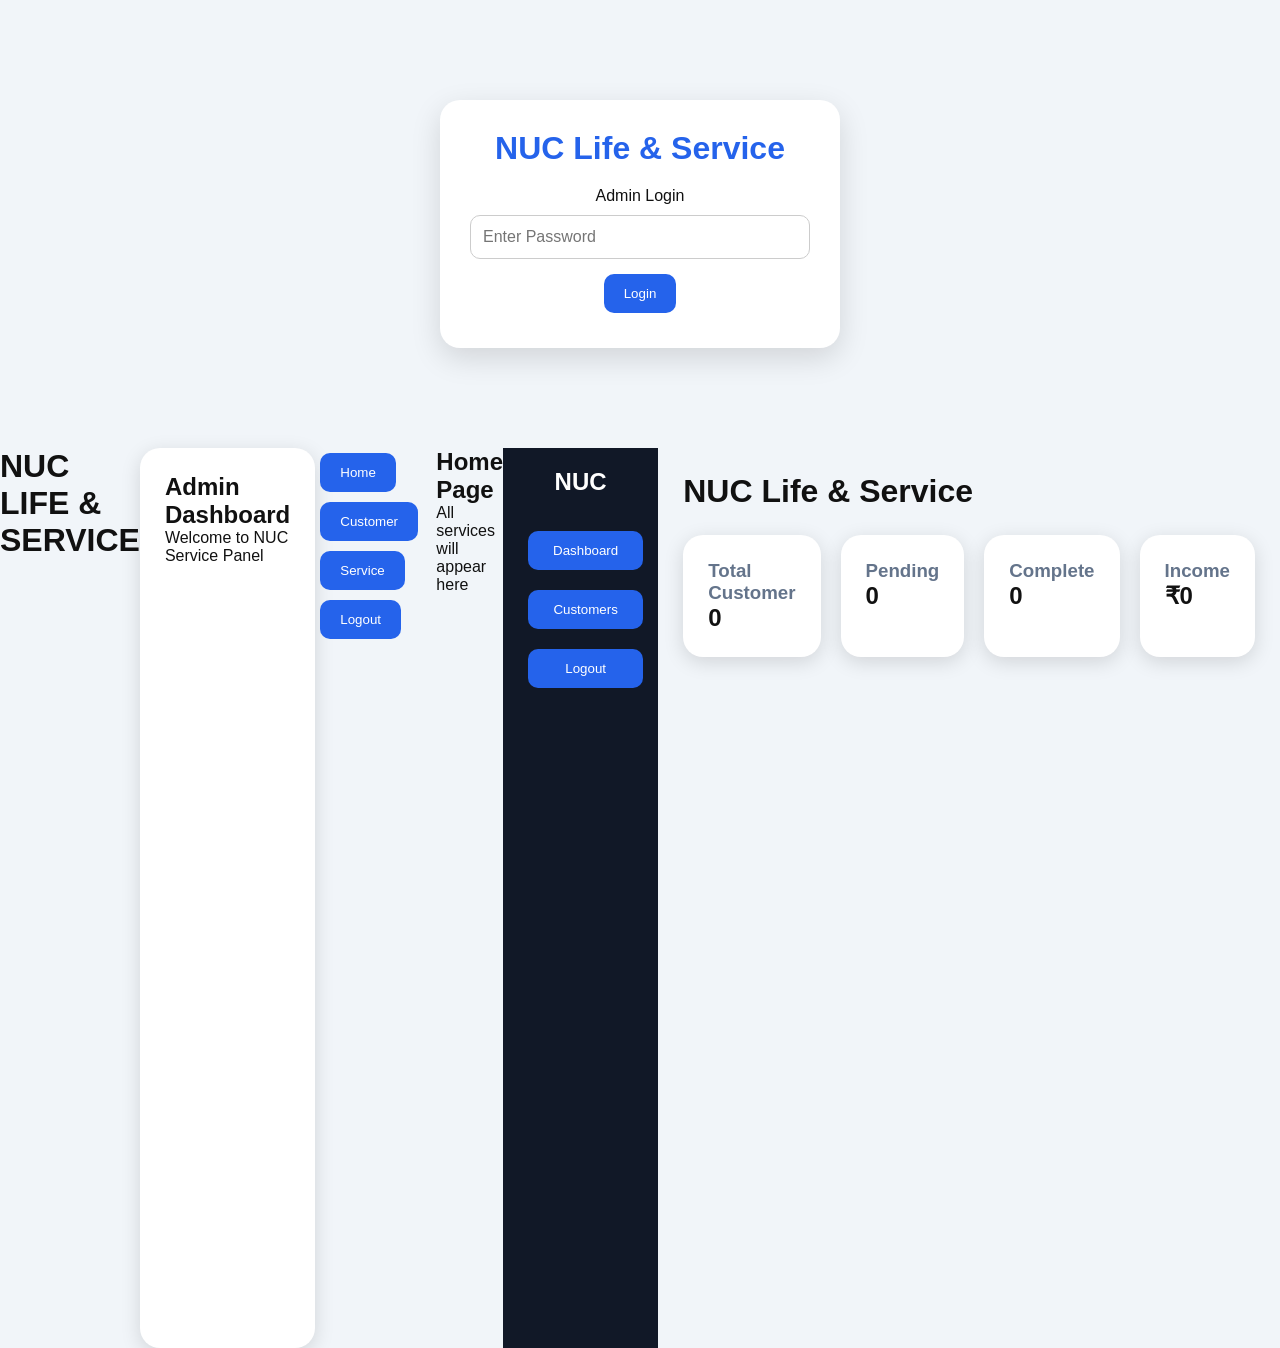
==== commit b938e6e0: "Update index.html" ====
--- a/index.html
+++ b/index.html
@@ -43,7 +43,28 @@
 <!-- APP -->
 
 <div id="app" class="hide">
-
+<div id="app" class="hide">
+
+<h1>NUC LIFE & SERVICE</h1>
+
+<div class="card">
+<h2>Admin Dashboard</h2>
+<p>Welcome to NUC Service Panel</p>
+</div>
+
+<div class="menu">
+<button onclick="showPage('home')">Home</button>
+<button onclick="showPage('customer')">Customer</button>
+<button onclick="showPage('service')">Service</button>
+<button onclick="logout()">Logout</button>
+</div>
+
+<div id="page">
+<h2>Home Page</h2>
+<p>All services will appear here</p>
+</div>
+
+</div>
 
 <div class="sidebar">
 
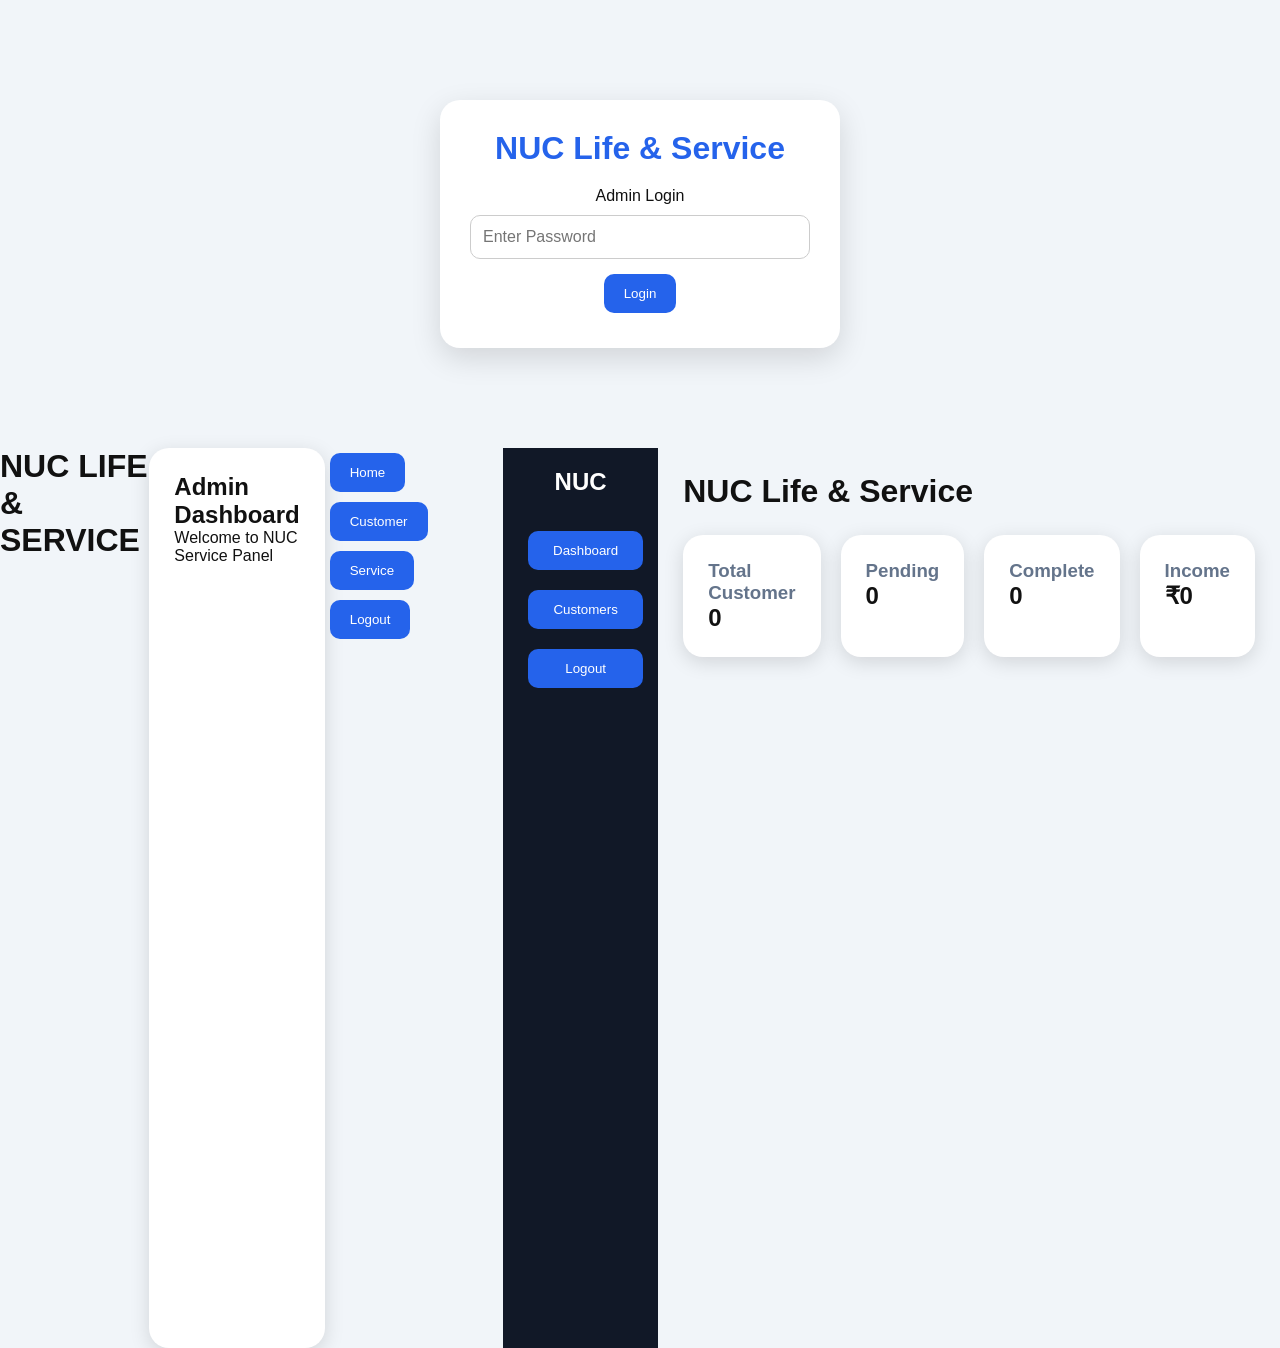
==== commit eedfc29f: "Update index.html" ====
--- a/index.html
+++ b/index.html
@@ -42,7 +42,6 @@
 
 <!-- APP -->
 
-<div id="app" class="hide">
 <div id="app" class="hide">
 
 <h1>NUC LIFE & SERVICE</h1>
@@ -57,12 +56,6 @@
 <button onclick="showPage('customer')">Customer</button>
 <button onclick="showPage('service')">Service</button>
 <button onclick="logout()">Logout</button>
-</div>
-
-<div id="page">
-<h2>Home Page</h2>
-<p>All services will appear here</p>
-</div>
 
 </div>
 
